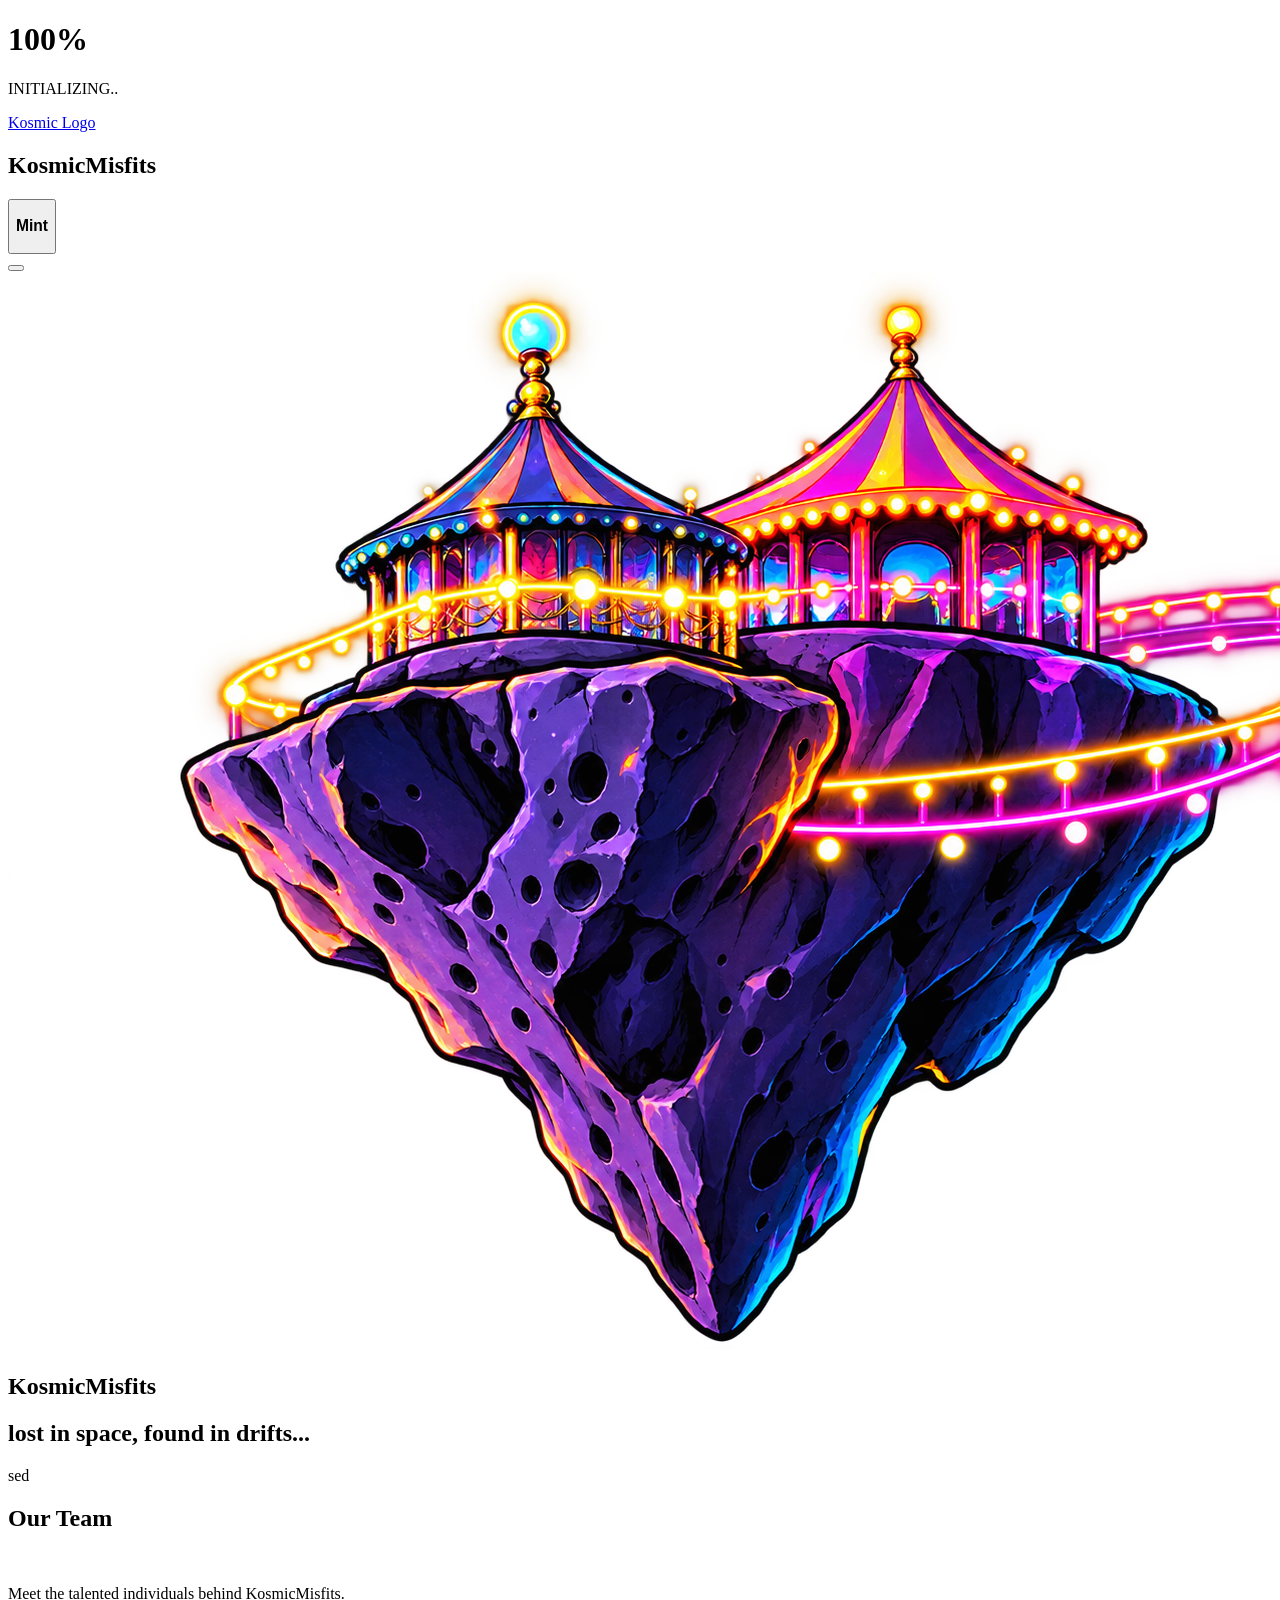
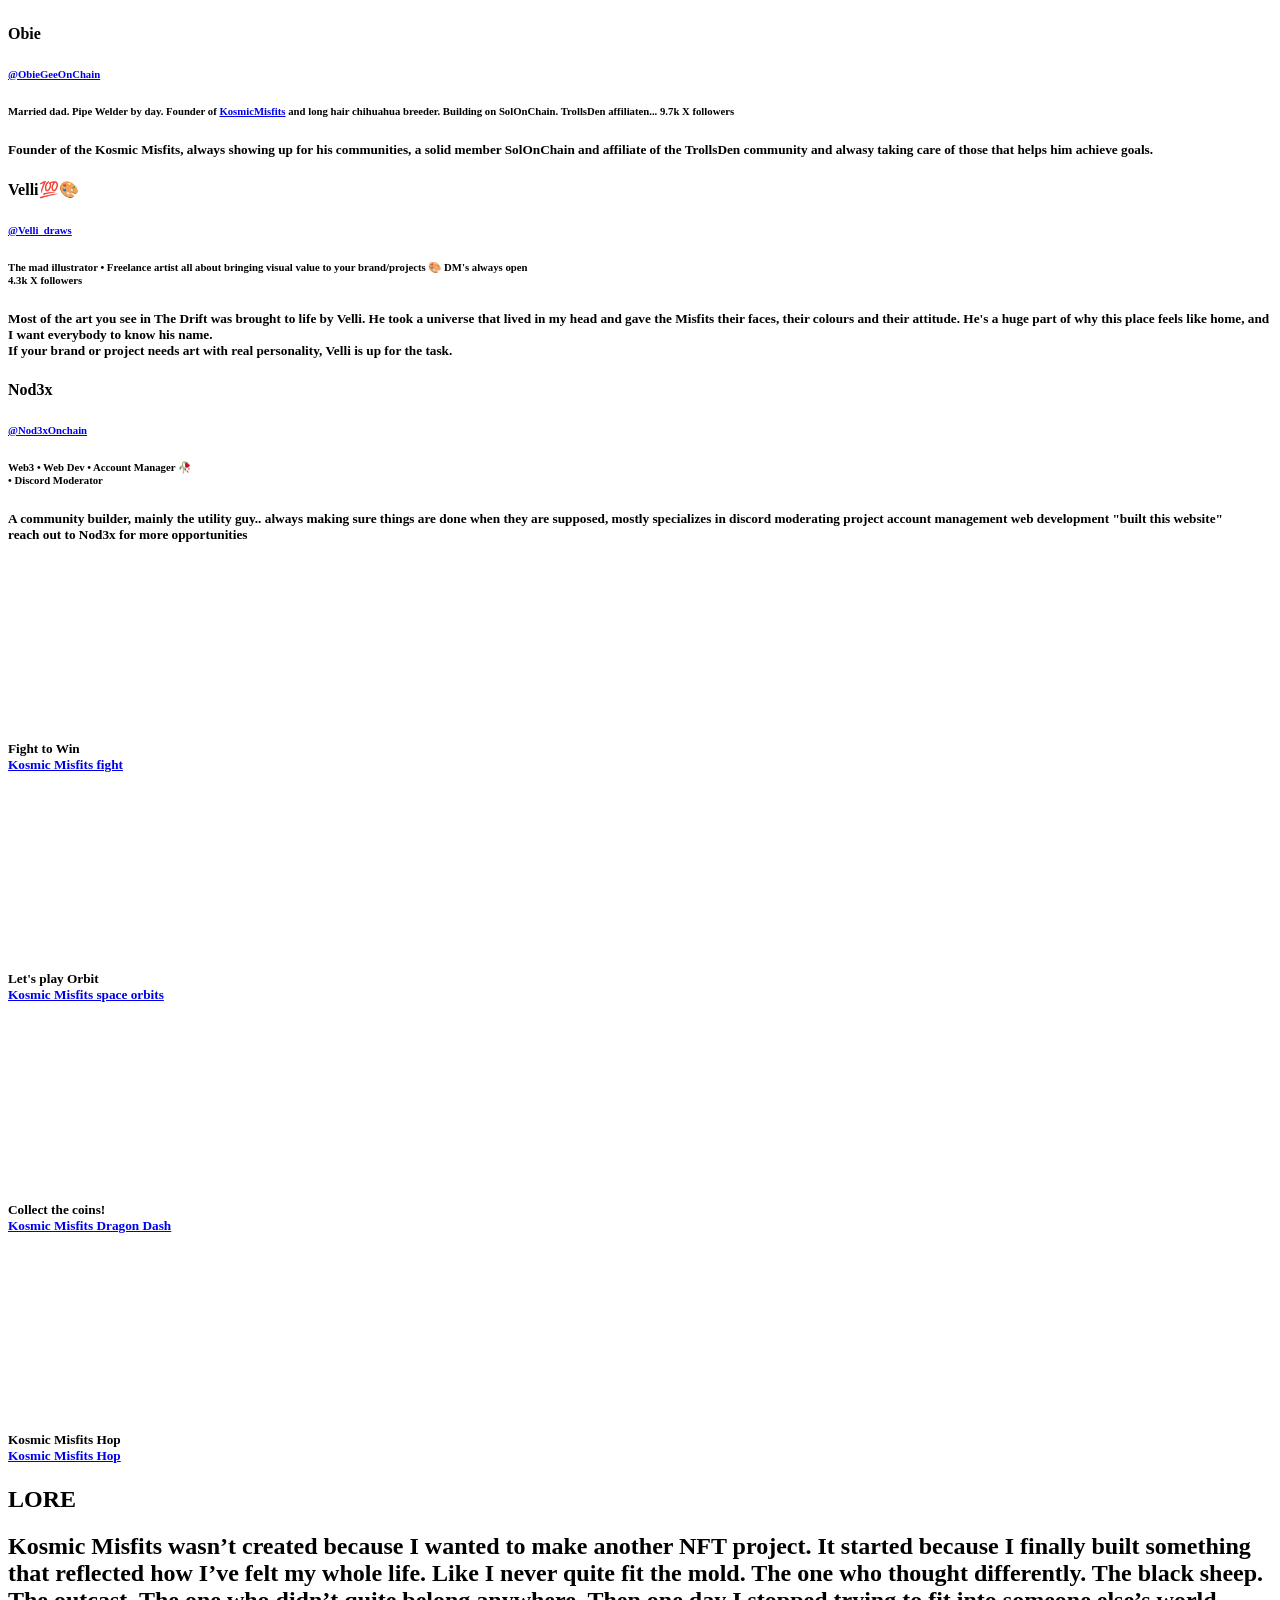
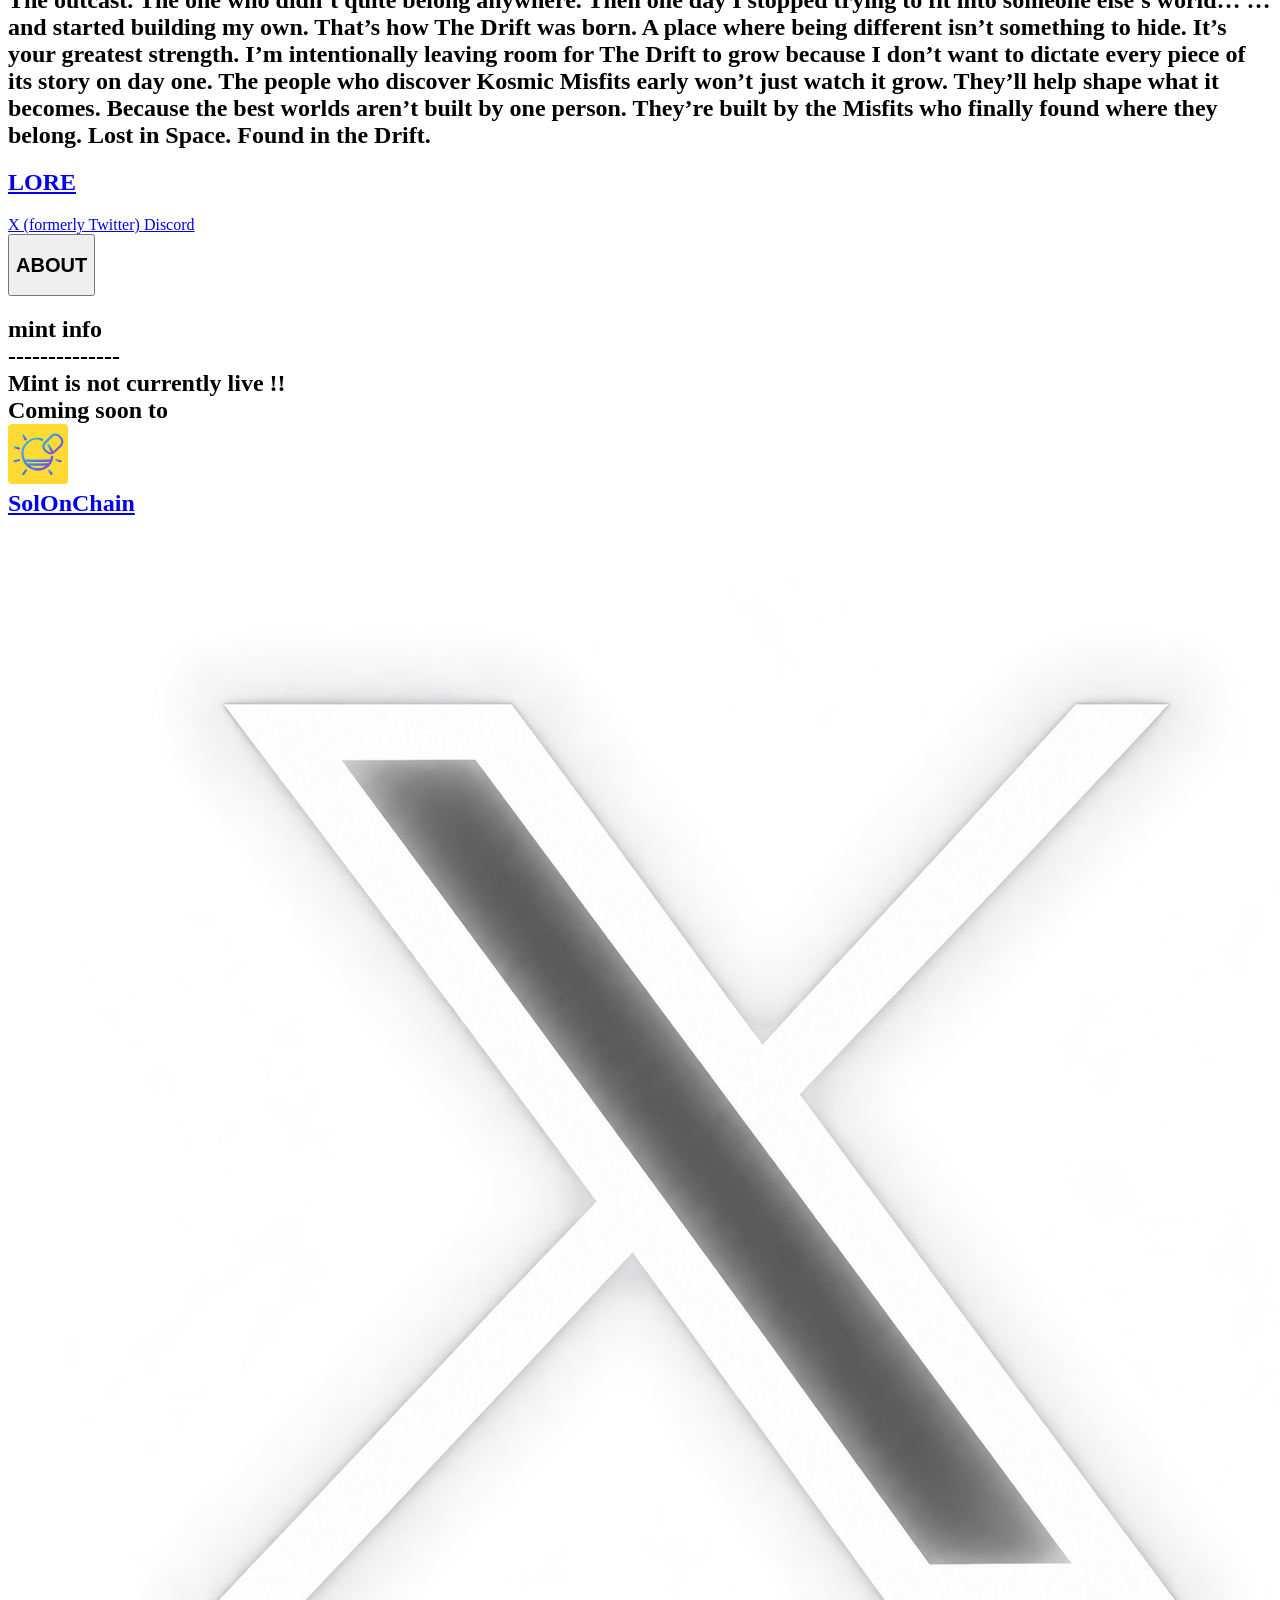
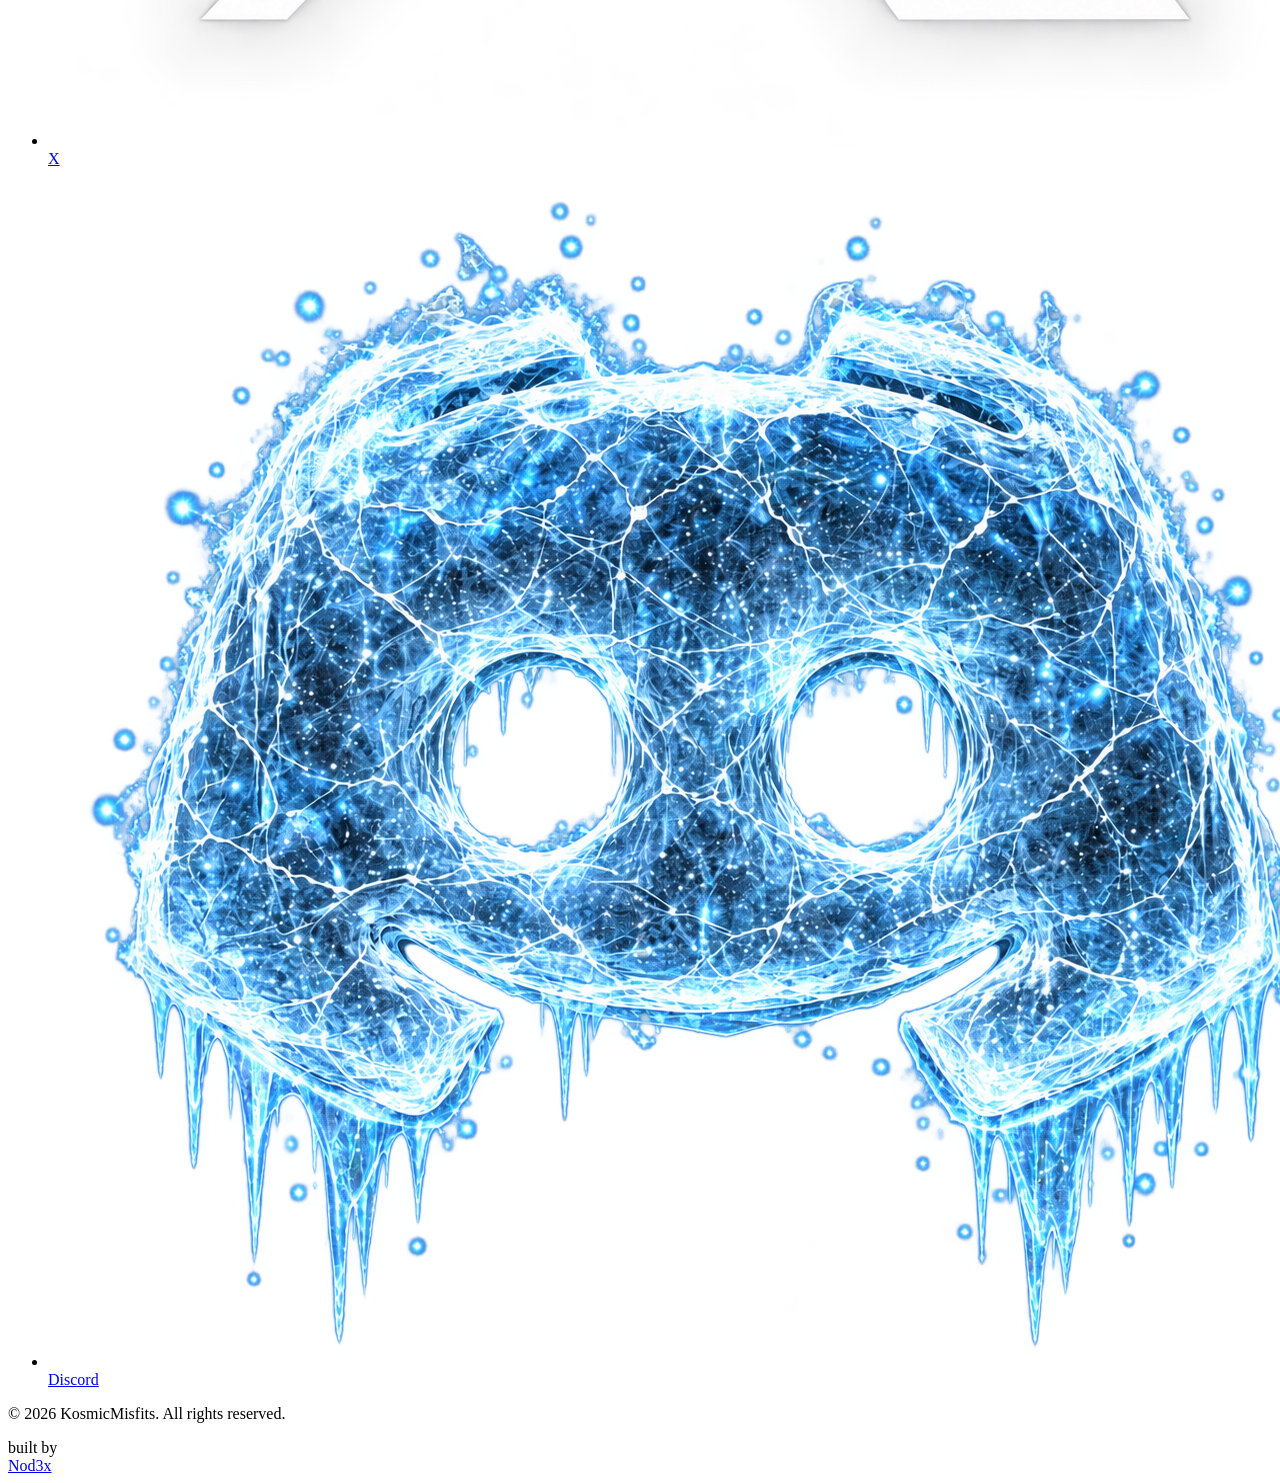
==== index.html @ d34c48b1 "feat: change file names" ====
<!DOCTYPE html>
<html lang="en">
<head>
    <meta charset="UTF-8">
    <meta name="viewport" content="width=device-width, initial-scale=1.0">

    <title>KosmicMisfits | Lost in Space, Found in Drifts</title>

    <meta name="description" content="Enter the Kosmic Misfits universe. Explore the characters, discover the lore, meet the team and experience the ecosystem.">

    <meta name="author" content="Kosmic Misfits">
    <meta name="robots" content="index, follow">
    <meta name="theme-color" content="#0B0F1A">

    <link rel="canonical" href="https://kosmicmisfits.com/">

    <meta property="og:type" content="website">
    <meta property="og:site_name" content="Kosmic Misfits">
    <meta property="og:title" content="KosmicMisfits | Lost in Space, Found in Drifts">
    <meta property="og:description" content="Enter the Kosmic Misfits universe. Explore the characters, discover the lore, meet the team and experience the ecosystem.">
    <meta property="og:url" content="https://Kosmicmisfits.com/">
    <meta property="og:image" content="https://Kosmicmisfits.com/images/KosmicMisfitsDisplayBanner.jpg">
    <meta property="og:image:width" content="1200">
    <meta property="og:image:height" content="630">
    <meta property="og:image:alt" content="Kosmic Misfits official website banner">

    <meta name="twitter:card" content="summary_large_image">
    <meta name="twitter:title" content="KosmicMisfits | Lost in Space, Found in Drifts">
    <meta name="twitter:description" content="Enter the Kosmic Misfits universe. Explore the characters, discover the lore and experience the ecosystem.">
    <meta name="twitter:image" content="https://kosmicmisfits.com/images/KosmicMisfitsDisplayBanner.jpg">

    <link rel="stylesheet" href="style.css">
    <script src="scripts.js" defer></script>
</head>

<body id="body"><div id="preloader">
  <div class="loader-content">
    <h1 id="loadPercentage">0%</h1>
    <div class="loader-bar">
      <div id="loaderProgress"></div>
    </div>
    <p>INITIALIZING..</p>
  </div>
  
</div>
    <div class="background-layer" id="backgroundOne"></div>
    <div class="background-layer" id="backgroundTwo"></div>

<header class="siteheader">
    <section class="left-header">
        <a class="logo" href="Home.html" aria-label="KosmicMisfits home">
            Kosmic Logo
        </a>
        <h1>KosmicMisfits</h1>
    </section>

    <section class="right-header">
        <section class="mintNav">
            <button class="mintButton" 

            id="mintButton"
            type="button"
            aria-label="mint-info"
            aria-controls="mintPanel"
            aria-expanded="false"
            aria-label="MInt link or Info"
            onclick="toggleMint()"
            type="button">
                <span class="mint-bar"></span>
                <h1 class="mint-bars">Mint</h1>
                <span class="mint-barh"></span>
            </button>
        </section>

        <section class="menu">
            <button
                class="Menu"
                id="bars"
                type="button"
                onclick="toggleMenu()"
                aria-label="Toggle navigation menu"
                aria-controls="menuPanel"
                aria-expanded="false">

                <span class="bar"></span>
                <span class="bar"></span>
                <span class="bar"></span>
            </button>
        </section>
    </section>
</header>
<section class="main_body"> 
    <div class="intro_animations">
    <div class="floating_building"> 
        <img src="images/floating_building.png" 
        alt="floating_building" 
        class="floating_image">
    </div></div>
    <div class="main_intro"><h1 class="CW">KosmicMisfits
</h1>
    <h2>lost in space, found in drifts...</h2></div>
</section>
<section class="NFT_display" id="NFT_display">
    <div class="NFT_display1" id="NFT_display1"></div>
    <div class="NFT_display2" id="NFT_display2"></div>
    <div class="NFT_display3" id="NFT_display3"></div>
    <div class="NFT_display4" id="NFT_display4"></div>
    <div class="NFT_display5" id="NFT_display5"></div>
    <div class="NFT_display6" id="NFT_display6"></div>
    <div class="NFT_display7" id="NFT_display7"></div>sed 
</section>
<section class="team">
     <h2>Our Team</h2></br>
        <p>Meet the talented individuals behind KosmicMisfits.</p>
<section class="Team">
    <section class="teamhighlight" id="project">
    
        <div class="overhead">
            <div class="teamhighlight-content-header" id="teamBanner">
        </div>
        <div class="ring" ><div class="pfp"></div></div>
        </div>
            <h1 id="teamName">
            Obie
        </h1>
        <a href="https://x.com/ObieGeeOnChain?s=11"><h6 id="teamUsername">@ObieGeeOnChain</a>
            <h6>Married dad. Pipe Welder by day. Founder of <a href="https://x.com/KosmicMisfits?s=11">KosmicMisfits</a> and long hair chihuahua breeder. Building on SolOnChain. TrollsDen affiliaten... 9.7k X followers</h6>
            <p>
                <h5>
                    Founder of the Kosmic Misfits, always showing up for his communities, a solid member SolOnChain and affiliate of the TrollsDen community and alwasy taking care of those that helps him achieve goals.
                </h5></p>
        <div id="users"></div>
</section>
<section class="teamhighlight" id="project">
    <div class="overhead">
            <div class="teamhighlight-content-header" id="teamBanner">
        </div>
        <div class="ring" ><div class="pfp"></div></div>
        </div>
        <h1 id="teamName">
            Velli💯🎨
            </h1>
            <a href="https://x.com/velli_draws?s=11"><h6 id="teamUsername">@Velli_draws</a>
            <h6>The mad illustrator • Freelance artist all about bringing visual value to your brand/projects 🎨 DM's always open </br> 4.3k X followers</h6>
            <p><h5>Most of the art you see in The Drift was brought to life by Velli.
                 He took a universe that lived in my head and gave the Misfits their faces,
                  their colours and their attitude. He's a huge part of why this place feels like home,
                   and I want everybody to know his name. </br>If your brand or project needs art with real personality,
                    Velli is up for the task.</h5></p>
            <div id="users"></div>
        
</section>
<section class="teamhighlight" id="project">
    <div class="overhead">
            <div class="teamhighlight-content-header" id="teamBanner">
        </div>
        <div class="ring" ><div class="pfp"></div></div>
        </div>
        <h1 id="teamName">
            Nod3x
        </h1>
        <a href="https://x.com/Nod3xOnChain?s=11"><h6 id="teamUsername">@Nod3xOnchain</a>
        <h6>Web3 • Web Dev • Account Manager 🥀 </br>• Discord Moderator</h6>
        <p>
            <h5>
                A community builder, mainly the utility guy.. always making sure things are done when they are supposed, mostly specializes in discord moderating project account management web development "built this website" <br>
                reach out to Nod3x for more opportunities 
            </h5>
        </p>
</section>
</section>
</section>

<section class="team">

    <div class="profile-container">

        <div class="rotatingRIng"></div>

        <div class="pfp"></div>

    </div>

    <section class="lower">
        <div class="topCharacters">
    <div class="game-profile-display">
        <video class="video-display" autoplay muted loop playsinline>
            <source src="/images/fight-game.mp4" type="video/mp4">
        </video>
    </div>

    <h5>
        Fight to Win<br>
        <a href="https://proud-thistle-xn2c.here.now" target="_blank" rel="noopener noreferrer">
            Kosmic Misfits fight
        </a>
    </h5>
</div>
        <div class="topCharacters">
            <div class="game-profile-display">
                <video class="video-display" autoplay muted loop playsinline>
            <source src="/images/orbit.mp4" type="video/mp4">
        </video>
            </div>
            <h5>
                Let's play Orbit<br>
        <a href="https://centered-fjord-t3k7.here.now/" target="_blank" rel="noopener noreferrer">
            Kosmic Misfits space orbits
        </a>
            </h5>
        </div>
        
        <div class="topCharacters">
            <div class="game-profile-display">
                <video class="video-display" autoplay muted loop playsinline>
                    <source src="/images/Dragon_dash.mp4" type="video/mp4">
                </video>
            </div>
            <h5>
                Collect the coins!<br>
        <a href="https://patient-finch-bza4.here.now/" target="_blank" rel="noopener noreferrer">
            Kosmic Misfits Dragon Dash
        </a>
    </h5></div>
        <div class="topCharacters">
            <div class="game-profile-display">
                <video class="video-display" autoplay muted loop playsinline>
                    <source src="/images/KosmicHop.mp4" type="video/mp4">
                </video>
            </div><h5>Kosmic Misfits Hop<br>
            <a href="https://zingy-koan-628z.here.now/" target="_blank" rel="noopener noreferrer">
                Kosmic Misfits Hop
            </a>
        </h5></div>
    </section>

</section>
<section
    class="loreInfo"
    id="loreInfo"
    aria-label="Project lore"
    aria-hidden="true">
    <!--div class="loreInfo_header"><button
            class="nav"
            id="loreButton"
            type="button"
            onclick="infoDisplay()"
            aria-controls="loreInfo"
            aria-expanded="false">
            
            <span class="plus" aria-hidden="true"></span>
            <span class="pluss"></span>
        </button></div-->
        <h2 class="menuItems">LORE</h2>
    <h1 class="write-up">Kosmic Misfits wasn’t created because I wanted to make another NFT project.

It started because I finally built something that reflected how I’ve felt my whole life.

Like I never quite fit the mold.

The one who thought differently.
The black sheep.
The outcast.
The one who didn’t quite belong anywhere.

Then one day I stopped trying to fit into someone else’s world…

…and started building my own.

That’s how The Drift was born.

A place where being different isn’t something to hide.
It’s your greatest strength.

I’m intentionally leaving room for The Drift to grow because I don’t want to dictate every piece of its story on day one.

The people who discover Kosmic Misfits early won’t just watch it grow.

They’ll help shape what it becomes.

Because the best worlds aren’t built by one person.

They’re built by the Misfits who finally found where they belong.

Lost in Space. Found in the Drift.</h1>
</section>
<section class="menupanel" id="menuPanel" aria-label="Main navigation">

    <!--<div class="button-shelve">

        <div class="menu-options">
            <button
                class="nav"
                id="loreButton"
                type="button"
                onclick="infoDisplay()"
                aria-controls="loreInfo"
                aria-expanded="false">

                <span class="plus" aria-hidden="true"></span>
            </button>

            
        </div>

        <div class="menu-options">
            <button class="nav" id="aboutButton" type="button">
                <span class="plus" aria-hidden="true"></span>
            </button>
        </div>

        <div class="menu-options">
            <button class="nav" id="contactButton" type="button">
                <span class="plus" aria-hidden="true"></span>
            </button>
        </div>

    </div>-->
    <div class="button-labels">
        <a href="#loreInfo" class="JJJ">
    <h2>LORE</h2>
</a>
                <section class="jjj">
                    <a class="X" 
                        href="https://x.com/KosmicMisfits"
                        target="_blank"
                        rel="noopener noreferrer">
                        X (formerly Twitter)
                    </a>
                    
                    <a class="Discord" 
                    href="https://discord.gg/RdksUdJYy" 
                    target="_blank" 
                    rel="noopener noreferrer">
                    Discord
                </a>
        </section>
         <button
                class="JJJ"
                id="loreButton"
                type="button"
                onclick="aboutsection()"
                aria-controls="loreInfo"
                aria-expanded="false">
                <h2>ABOUT</h2>
            </button>  
    </div>
    <!--<div class="toggle-off">
        <button
        class="Menu active menu-close"
        id="closeMenu"
        type="button"
        onclick="toggleMenu()"
        aria-label="Close navigation menu">

        <span class="bar"></span>
        <span class="bar"></span>
        <span class="bar"></span>
    </button>
    </div>-->
</section>
<section class="mintPanel" id="mintPanel">
    <h1>mint info<br> --------------<br>
        Mint is not currently live !!<br>
        
        Coming soon to<br>
        <a href="https://solonchain.io/" target="_blank" rel="noopener noreferrer" aria-label="SolOnChain">

    <svg width="60" height="60" viewBox="0 0 400 400" xmlns="http://www.w3.org/2000/svg">

        <defs>
            <linearGradient id="solGradient" x1="0%" y1="0%" x2="100%" y2="100%">
                <stop offset="0%" stop-color="#35C5E9"/>
                <stop offset="48%" stop-color="#477DEB"/>
                <stop offset="100%" stop-color="#873BE5"/>
            </linearGradient>
        </defs>

        <rect width="400" height="400" rx="25" fill="#FFDA32"/>

        <g fill="none"
           stroke="url(#solGradient)"
           stroke-width="15"
           stroke-linecap="round"
           stroke-linejoin="round">

            <!-- Sun rays -->
<path d="M196 45 V78"/>
<path d="M101 77 L117 102"/>
<path d="M45 155 L72 163"/>
<path d="M44 248 L73 240"/>
<path d="M101 333 L119 310"/>
<path d="M196 329 V363"/>
<path d="M290 333 L274 310"/>
<path d="M350 248 L322 239"/>

            <!-- Main bulb outline -->
            <path d="
                M228 105
                C193 89 153 100 126 127
                C101 152 91 183 99 218
                C106 252 126 278 157 293
                C183 306 215 306 240 295
                C272 281 291 254 294 219
            "/>

            <!-- Chain link -->
            <path d="
                M247 126
                L287 84
                C305 65 330 68 349 88
                C369 108 365 132 347 150
                L309 185
                C291 202 265 194 247 175
                C230 157 230 143 247 126
            "/>

            <!-- Inner chain connection -->
            <path d="M269 140 L292 180"/>

            <!-- First chord -->
<path d="
    M111 235
    Q200 239 289 235
    L279 251
    Q200 255 121 251
    Z
" fill="url(#solGradient)" stroke="none"/>

<!-- Second chord -->
<path d="
    M124 260
    Q200 264 276 260
    L265 276
    Q200 280 135 276
    Z
" fill="url(#solGradient)" stroke="none"/>

<!-- Third curved chord -->
<path d="
    M151 285
    Q200 302 249 285
    Q226 307 200 307
    Q174 307 151 285
    Z
" fill="url(#solGradient)" stroke="none"/>

        </g>

    </svg><br>
    SolOnChain

</a>
    </h1>
</section>
<section class="footer">
    <ul>
        <li>
    <a class="X_" href="https://x.com/KosmicMisfits" target="_blank" rel="noopener noreferrer" aria-label="X">
        <img src="images/X.png" alt="X">
        <span>X</span>
    </a>
</li>

<li>
    <a class="Discord_" href="https://discord.gg/RdksUdJYy" target="_blank" rel="noopener noreferrer" aria-label="Discord">
        <img src="images/Discord.png" alt="Discord">
        <span>Discord</span>
    </a>
</li>
    </ul>
    <p>© 2026 KosmicMisfits. All rights reserved.</p>
    built by <div class="pfp"></div><a href="https://x.com/Nod3xOnChain?s=11" target="_blank" rel="noopener noreferrer">Nod3x</a> 
</section>
</body>
</html>
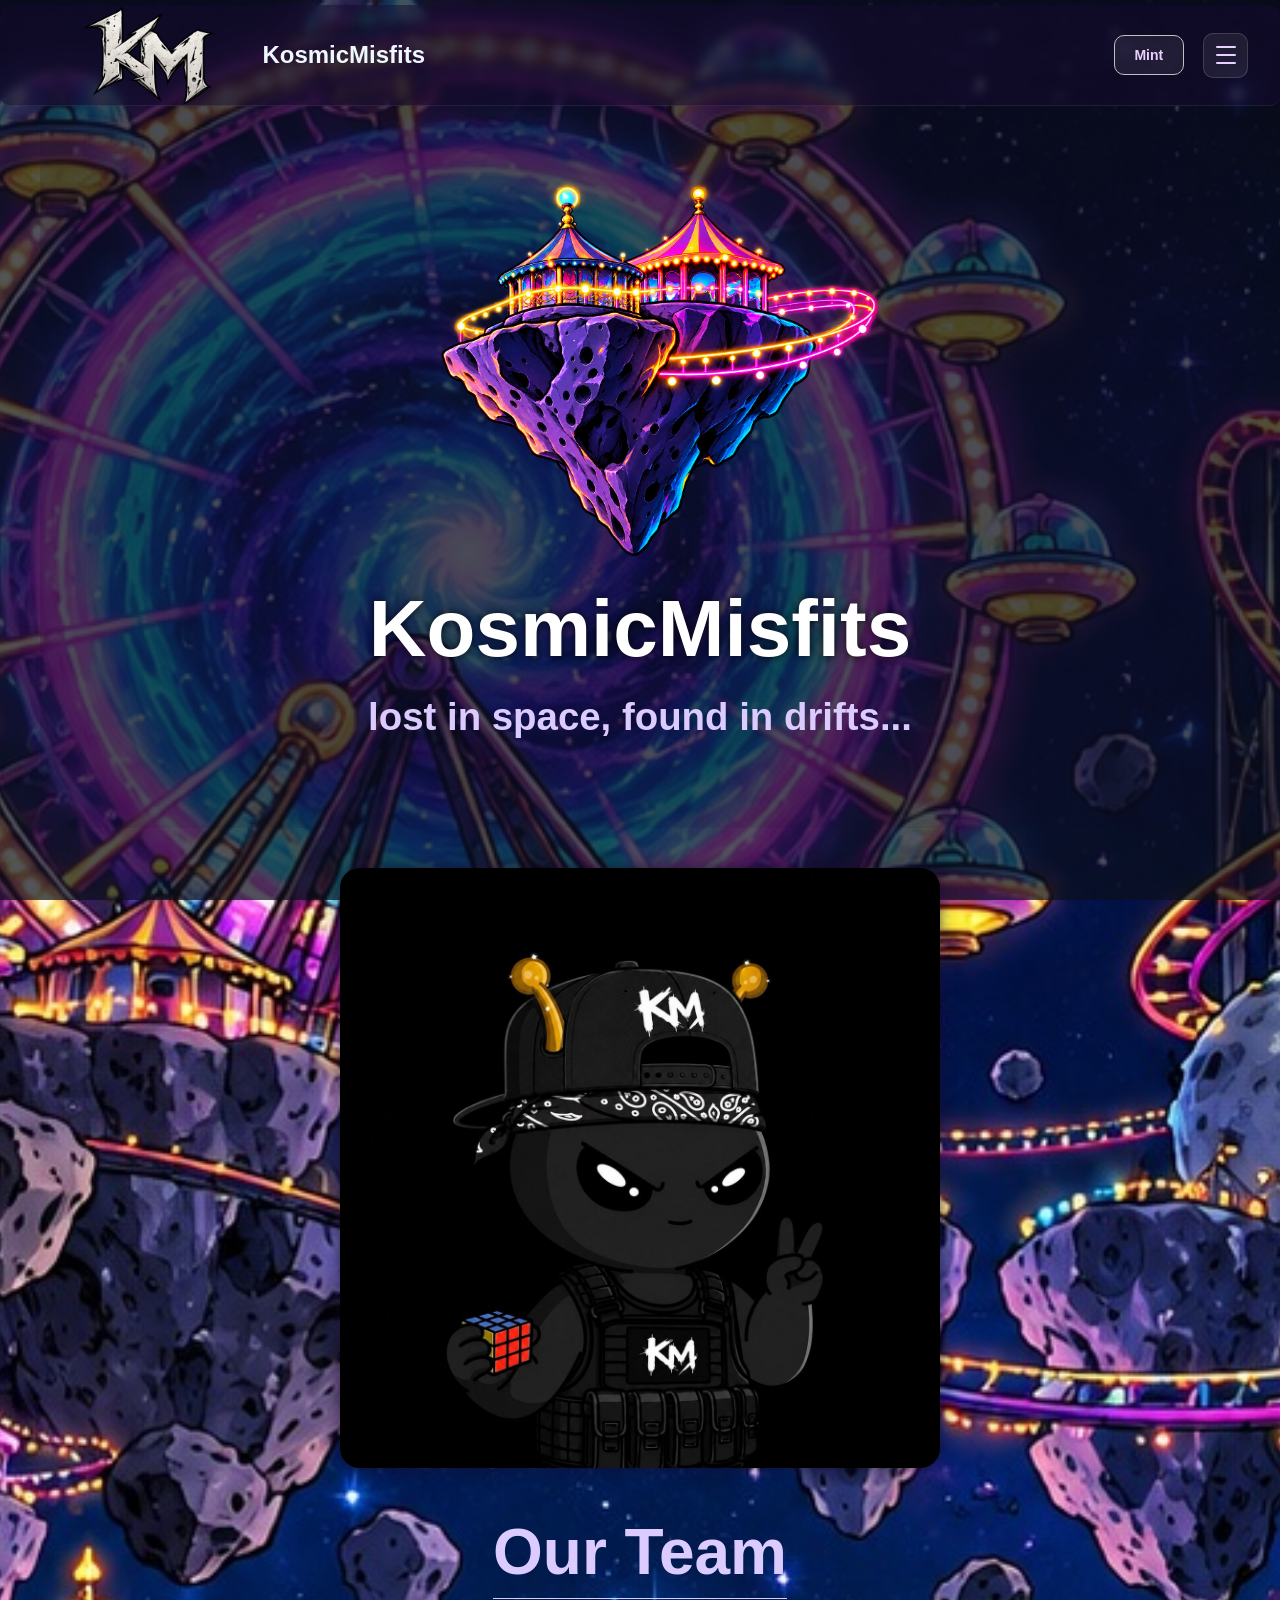
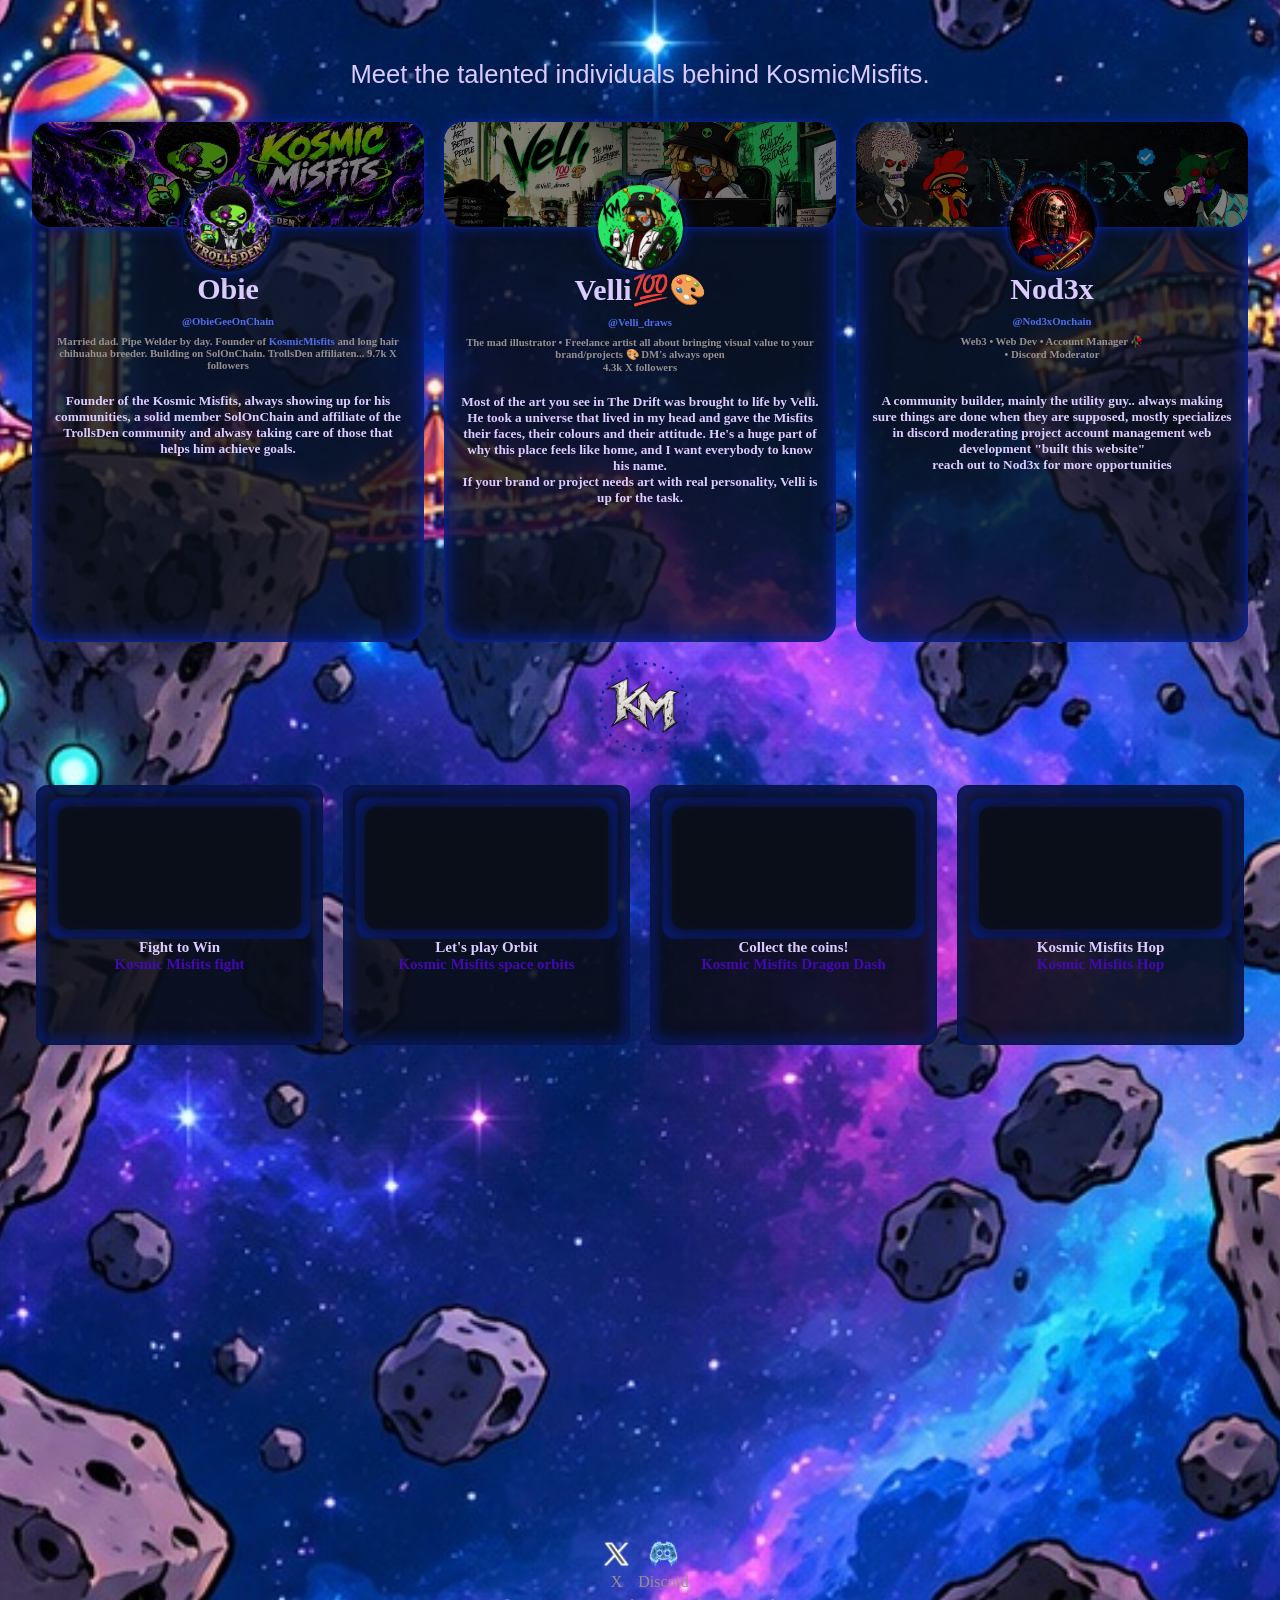
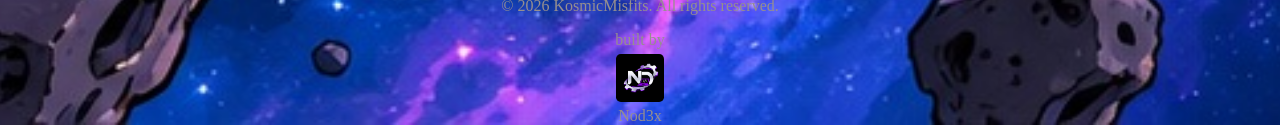
==== commit fc4226df: "chore: change scripts.js to script.js" ====
--- a/index.html
+++ b/index.html
@@ -30,7 +30,7 @@
     <meta name="twitter:image" content="https://kosmicmisfits.com/images/KosmicMisfitsDisplayBanner.jpg">
 
     <link rel="stylesheet" href="style.css">
-    <script src="scripts.js" defer></script>
+    <script src="script.js" defer></script>
 </head>
 
 <body id="body"><div id="preloader">
@@ -48,7 +48,7 @@
 
 <header class="siteheader">
     <section class="left-header">
-        <a class="logo" href="Home.html" aria-label="KosmicMisfits home">
+        <a class="logo" href="index.html" aria-label="KosmicMisfits home">
             Kosmic Logo
         </a>
         <h1>KosmicMisfits</h1>
--- a/style.css
+++ b/style.css
@@ -0,0 +1,1763 @@
+* {
+  box-sizing: border-box;
+}
+
+body {
+  position: relative;
+  margin: 0;
+  padding: 0;
+  justify-content: center;
+  min-height: 100vw;
+  min-height: 60vh;
+  background: rgb(11,32,87);
+  overflow-y:auto;
+  overflow-x: hidden;
+  background-image: url(images/background.png);
+  background-repeat: no-repeat;
+  background-position:center;
+  background-size: cover;
+}
+body::before {
+  content: "";
+  position: fixed;
+  inset: 0;
+  background-color: rgba(11, 15, 26, 0.7);
+  pointer-events: none;
+  z-index: -1;
+}
+#preloader{
+  position: fixed;
+  height: 100%;
+  width: 100vw;
+  background-color: rgb(6, 20, 55);
+  z-index: 99999;
+  display: flex;
+  justify-content: center;
+  align-items: center;
+  transition: opacity 0.6s ease, visibility 0.6s ease;
+}
+.background-layer {
+  position: fixed;
+  inset: 0;
+  z-index: -1;
+
+  background-size: cover;
+  background-position: center;
+  background-repeat: no-repeat;
+
+  opacity: 1;
+  transition: opacity 1s ease-in-out;
+  pointer-events: none;
+}
+.loader-content {
+  width: min(300px, 80%);
+  text-align: center;
+  color: #DCCBFF;
+  border-radius: 20px;
+  border-color: #e8d0ff;
+  animation: bloat 5s ease-in-out infinite;
+}
+.slide {
+  position: absolute;
+  top: -50%;
+  left: -50%;
+  height: 200%;
+  width: 40%;
+  background: linear-gradient(
+    90deg,
+    transparent,
+    rgba(255, 255, 255, 0.12),
+    transparent
+  );
+  transform: rotate(15deg);
+  animation: slide 4s ease-in-out infinite;
+  pointer-events: none;
+}
+@keyframes slide {
+  0% {
+    left: -70%;
+  }
+
+  100% {
+    left: 150%;
+  }
+}
+#loadPercentage {
+  font-size: 40px;
+  margin-bottom: 15px;
+}
+#loaderProgress {
+  width: 0%;
+  height: 100%;
+  background: linear-gradient(
+    90deg,
+    #5427A8,
+    #00D9FF
+  );
+  border-radius: 10px;
+  transition: width 0.2s ease;
+}
+.loader-bar{
+  justify-self: center;
+  height: 30px;
+  width: 40%;
+  background-color: #4209b3;
+  border-radius: 10px;
+}
+.loader-content p {
+  font-size: 11px;
+  letter-spacing: 3px;
+  margin-top: 15px;
+}
+
+#preloader.hide {
+  opacity: 0;
+  visibility: hidden;
+  pointer-events: none;
+}
+
+body.loading {
+  overflow: hidden;
+}
+body.loading .siteheader {
+  visibility: hidden;
+}
+@keyframes bloat {
+  0%, 100%{
+    transform:  scale(1)
+  }
+  50%{
+    transform:  scale(1.08)
+  }
+}
+
+.siteheader {
+  display: flex;
+  justify-content: center;
+  align-items: center;
+  position: fixed;
+  top: 5px;
+  left: 0;
+  width: 100%;
+  z-index: 1000;
+  min-height: 100px;
+  border-radius: 10px;
+  margin: 0;
+  padding: 0;
+  background-color: rgba(23, 11, 48, 0.5);
+  border-bottom: 1px solid rgba(192, 192, 192, 0.1);
+  backdrop-filter: blur(5px);
+  -webkit-backdrop-filter: blur(5px);
+}
+
+.left-header {
+  display: flex;
+  justify-content: start;
+  align-items: center;
+  width: 50%;
+  margin: 0;
+  padding: 0;
+  color: aliceblue;
+  font-family: "Orbitron", sans-serif;
+}
+
+.left-header h1 {
+  margin: 0;
+  font-size: 24px;
+}
+
+.right-header {
+  display: flex;
+  justify-content: flex-end;
+  align-items: center;
+  width: 50%;
+  min-height: 100px;
+  margin: 0;
+  padding: 0;
+}
+
+.logo {
+  display: block;
+  flex-shrink: 0;
+  width: 250px;
+  height: 100px;
+  margin: 0;
+  padding: 0;
+  background-image: url("images/KosmicMisfits.png");
+  background-position: center;
+  background-size: contain;
+  background-repeat: no-repeat;
+  text-indent: -9999px;
+}
+
+
+
+.mintNav {
+  margin: 25px;
+  display: flex;
+  justify-content: center;
+  align-items: center;
+}
+.mintButton {
+  display: flex;
+  flex-direction: column;
+  justify-content: center;
+  align-items: center;
+  width: 70px;
+  gap: 2px;
+  height: 40px;
+  margin-left: 50px;
+  padding: 0;
+
+  border: 1px solid silver;
+  border-radius: 10px;
+  background-color: rgba(192, 192, 192, 0.1);
+  color: transparent;
+  cursor: pointer;
+  transition: background-color 0.3s ease;
+}
+.mint-bars {
+  text-align: center;
+  margin: 0;
+  opacity: 1;
+  font-size: 14px;
+  color: #e8d0ff;
+  transition:
+    transform 0.3s ease,
+    opacity 0.3s ease;
+}
+.mint-bar, .mint-barh {
+  display: block;
+  flex-shrink: 0;
+  opacity: 0;
+  height: 3px;
+  width: 30%;
+  gap: 5px;
+  background-color: #e8d0ff;
+  border-radius: 3px;
+  transform-origin: center;
+  transition:
+    transform 0.3s ease,
+    opacity 0.3s ease;
+}
+#mintButton.active .mint-bars {
+  opacity: 0;
+}
+#mintButton.active .mint-bar {
+  opacity: 1;
+  transform: translateY(11.7px) rotate(45deg) ;
+}
+#mintButton.active .mint-barh {
+  opacity: 1;
+  transform: translateY(-11.7px) rotate(-45deg);
+}
+.mintButton:hover {
+  background-color: rgba(192, 192, 192, 0.2);
+}
+
+.mintButton span {
+  font-family: inherit;
+}
+.mintPanel {
+  display: flex;
+  flex-direction: column;
+  justify-content: center;
+  align-items: center;
+  gap: 25px;
+  position: fixed;
+  top: 115px;
+  right: 3%;
+  width: 300px;
+  max-height: 75vh;
+  padding: 20px;
+  background-attachment: local;
+  background-color: rgba(23, 11, 48, 0.8);
+  border-radius: 10px;
+  border: 1px solid aliceblue;
+  color: aliceblue;
+  text-align: center;
+  backdrop-filter: blur(5px);
+  -webkit-backdrop-filter: blur(3px);
+  opacity: 0;
+  visibility: hidden;
+  pointer-events: none;
+  transform: translateX(100%) translateY(20%);
+  font-size: small;
+  transition:
+    transform 0.3s ease,
+    opacity 0.3s ease,
+    visibility 0.3s linear 0.3s;
+}
+.mintPanel a {
+  color: yellow;
+  text-decoration: none;
+
+}
+#mintPanel.active {
+  opacity: 1;
+  visibility: visible;
+  pointer-events: auto;
+  transform: translateX(0);
+  transform: translateY(40px);
+  transition:
+    transform 0.3s ease,
+    opacity 0.3s ease,
+    visibility 0.5s;
+}
+
+
+.menu {
+  display: flex;
+  justify-content: center;
+  align-items: center;
+}
+
+.Menu {
+  display: flex;
+  flex-direction: column;
+  justify-content: center;
+  align-items: center;
+  gap: 6px;
+  width: 45px;
+  height: 45px;
+  margin-right: 35px;
+  padding: 5px;
+  border: 1px solid rgba(192, 192, 192, 0.2);
+  border-radius: 10px;
+  background-color: rgba(192, 192, 192, 0.1);
+  cursor: pointer;
+}
+
+.bar {
+  display: block;
+  flex-shrink: 0;
+  width: 20px;
+  height: 2px;
+  border-radius: 3px;
+  background-color: #e8d0ff;
+  transform-origin: center;
+  transition:
+    transform 0.3s ease,
+    opacity 0.3s ease;
+}
+
+#bars.active .bar:nth-child(1) {
+  transform: translateY(8px) rotate(45deg);
+}
+
+#bars.active .bar:nth-child(2) {
+  opacity: 0;
+}
+
+#bars.active .bar:nth-child(3) {
+  transform: translateY(-8px) rotate(-45deg);
+}
+
+
+
+.menupanel {
+  display: flex;
+  flex-direction: row;
+  justify-content: center;
+  align-items: center;
+  gap: 15px;
+
+  position: fixed;
+  top: 100px;
+  right: 3%;
+
+  width: 300px;
+  max-height: 75vh;
+  overflow-y: auto;
+  padding: 20px;
+
+  background-color: rgba(23, 11, 48, 0.8);
+  border-radius: 10px;
+  border: 1px solid aliceblue;
+  color: aliceblue;
+
+  backdrop-filter: blur(5px);
+  -webkit-backdrop-filter: blur(5px);
+
+  opacity: 0;
+  visibility: hidden;
+  pointer-events: none;
+  transform: translateX(calc(100% + 20px)) translateY(50%);
+
+  transition:
+    transform 0.3s ease,
+    opacity 0.3s ease,
+    visibility 0.3s linear 0.9s;
+}
+
+#menuPanel.active {
+  opacity: 1;
+  visibility: visible;
+  pointer-events: auto;
+  transform: translateX(0);
+  transform: translateY(40px);
+  transition:
+    transform 0.3s ease,
+    opacity 0.3s ease,
+    visibility 0.3s;
+}
+
+.menupanel > h1 {
+  margin: 0;
+  font-size: 20px;
+  line-height: 1.5;
+  text-align: center;
+}
+
+.button-shelve {
+  display: flex;
+  flex-direction: column;
+  align-items: center;
+  gap: 15px;
+  width: 20%;
+  height: 200px;
+  padding: 5px;
+  border: 1px solid rgba(192, 192, 192, 0.2);
+  border-radius: 10px;
+  background-color: rgba(192, 192, 192, 0.1);
+  cursor: pointer;
+}
+.button-labels {
+  display: flex;
+  flex-direction: column;
+  justify-content: center;
+  align-items: center;
+  gap: 15px;
+  padding: 5px;
+  border: 1px solid rgba(192, 192, 192, 0.2);
+  border-radius: 10px;
+  background-color: rgba(192, 192, 192, 0);
+  cursor: pointer;
+  height: 100%;
+  width: 100%;
+}
+.toggle-off {
+  display: flex;
+  flex-direction: column;
+  background-color: transparent;
+  height: 200px;
+  width: 70px;
+}
+
+
+.menu-options {
+  display: flex;
+  flex-direction: column;
+
+  margin-right: 0;
+  justify-content: center;
+  align-items: center;
+  padding: 0;
+  gap: 10px;
+  width: 50px;
+}
+
+
+
+.nav {
+  display: flex;
+  flex-direction: row;
+  justify-content: center;
+  align-items: center;
+  gap: 15px;
+
+  width: 50px;
+  height: 50px;
+  margin: 0;
+  padding: 0;
+
+  background-color: rgba(192, 192, 192, 0.1);
+  border: 1px solid rgba(192, 192, 192, 0.2);
+  border-radius: 10px;
+
+  color: #e8d0ff;
+  font-family: inherit;
+  text-align: left;
+  cursor: pointer;
+
+  transition:
+    background-color 0.3s ease,
+    border-color 0.3s ease;
+}
+
+.nav:hover,
+.nav.active {
+  background-color: rgba(192, 192, 192, 0.2);
+  border-color: rgba(232, 208, 255, 0.5);
+  height: 55px;
+  width: 55px;
+}
+.JJJ,
+.jjj {
+  display: flex;
+  flex-direction: row;
+  justify-content: center;
+  align-items: center;
+  gap: 15px;
+  border: solid;
+  max-height: 50px;
+  width: 100%;
+  min-height: 50px;
+  margin: 0;
+  padding: 0;
+  padding: 10px 15px;
+  border: 1px solid rgba(192, 192, 192, 0.2);
+  background-color: rgba(192, 192, 192, 0);
+  border-radius: 10px;
+  text-decoration: none;
+  color: #e8d0ff;
+  font-family: inherit;
+  text-align: left;
+  cursor: pointer;
+
+  transition:
+    background-color 0.3s ease,
+    border-color 0.3s ease;
+}
+
+.JJJ:hover,
+.JJJ.active,.jjj:hover {
+  background-color: rgba(192, 192, 192, 0.2);
+  border-color: rgba(232, 208, 255, 0.5);
+  max-width: 110%;
+  max-height: 60px;
+}
+.jjj {
+  justify-content: space-between;
+  gap: 5px;
+}
+.X,
+.Discord {
+  display: flex;
+  justify-content: center;
+  align-items: center;
+  text-align: center;
+  height: 45px;
+  width: 45%;
+  padding: 0;
+  margin: 0;
+  text-indent: -999px;
+  background-size: contain;
+  background-repeat: no-repeat;
+  background-position: center;
+}
+.X {
+  background-image: url(images/X.png);
+}
+.Discord {
+  background-image: url(images/Discord.png);
+}
+.X:hover,
+.Discord:hover {
+  border-color: rgba(232, 208, 255, 0.5);
+  width: 50%;
+  height: 50px;
+}
+.menuItems {
+  display: flex;
+  flex-direction: row;
+  justify-content: center;
+  align-items: center;
+  gap: 15px;
+  height: 50px;
+  width: 100%;
+  margin: 0;
+  background-color: rgba(192, 192, 192, 0);
+  border: 1px solid rgba(192, 192, 192, 0.2);
+  border-radius: 10px;
+
+  color: #e8d0ff;
+  font-family: "Orbitron", sans-serif;
+  font-size: 16px;
+  text-align: center;
+}
+
+
+
+.plus {
+  position: relative;
+  display: inline-block;
+  flex-shrink: 0;
+  width: 20px;
+  height: 2px;
+  background-color: red;
+  transform: translateX(17px) translateY(0px) rotate(-45deg)  ;
+  padding: 0;
+  margin: 0;
+}
+.pluss {
+  position: relative;
+  display: inline-block;
+  flex-shrink: 0;
+  width: 20px;
+  padding: 0;
+  margin: 0;
+  height: 2px;
+  background-color: red;
+  transform: translateX(-17px) translateY(0px) rotate(45deg)  ;
+}
+
+
+
+.loreInfo {
+  display: flex;
+  flex-direction: column;
+  align-items: center;
+  text-align: center;
+  
+  width: 80%;
+  height: auto;
+  align-self: center;
+  justify-self: center;
+  
+  margin: auto;
+  color: azure;
+  border-radius: 12px;
+  border: none;
+  background-color: rgba(11, 15, 26, 0.5);
+
+  backdrop-filter: blur(7px);
+  -webkit-backdrop-filter: blur(5px);
+  opacity: 1;
+  visibility:visible;
+  pointer-events: none;
+  z-index: -2px;
+  overflow-y: hidden; 
+   box-shadow:
+        inset 0 0 5px rgba(11, 15, 26, 0.9),
+        inset 0 0 15px rgba(11, 39, 168, 1),
+        inset 0 0 30px rgba(11, 39, 168, 1),
+        0 0 5px rgba(11, 15, 26, 0.9),
+        0 0 30px rgba(11, 39, 168, 0.7);
+        transform: translateY(50px);
+  transition:
+    transform 1s ease,
+    opacity 1s ease,
+    visibility 1s linear 0.3s;
+}
+.loreInfo .menuItems{
+  border-top: 0;
+  border-left: 0;
+  border-right: 0;
+  
+  border-radius: 0;
+  font-size: 30px;
+  width: auto;  
+}
+.loreInfo_header {
+  display: flex; 
+  flex-direction: row-reverse;
+  justify-content: center;
+  align-items: center;
+  background-color: transparent;
+  width: auto;
+  top: 0;
+}
+
+
+.loreInfo h1 {
+  margin-top: 0;
+  font-size: 22px;
+  line-height: auto;
+  padding: 20px;
+}
+.write-up {
+  font-size: 10px;
+  color: #e8d0ff;
+}
+.NFT_display {
+  display: block;
+  position: relative;
+  isolation: isolate;
+
+  width: min(600px, 90vw);
+  height: 60vh;
+  margin: 40px auto;
+
+  background-color: rgba(23, 11, 48, 0.7);
+  border-radius: 20px;
+  box-shadow: 0 0 15px rgba(23, 11, 48, 0.7);
+  overflow: hidden;
+}
+
+.NFT_display > div {
+  position: absolute;
+  inset: 0;
+
+  background-size: cover;
+  background-position: center;
+  background-repeat: no-repeat;
+  z-index: 0;
+  opacity: 0;
+  transition: opacity 1s ease-in-out;
+}
+
+.NFT_display > div.active {
+  opacity: 1;
+  z-index: 1;
+}
+
+
+
+
+.menu-close {
+  align-self: flex-end;
+  margin: 0;
+}
+#closeMenu.active .bar:nth-child(1) {
+  transform: translateY(9px) rotate(45deg);
+}
+
+#closeMenu.active .bar:nth-child(2) {
+  opacity: 0;
+}
+
+#closeMenu.active .bar:nth-child(3) {
+  transform: translateY(-9px) rotate(-45deg);
+}
+#NFT_display1 {
+  background-image: url("images/KosmicMisfits1.png");
+}
+
+#NFT_display2 {
+  background-image: url("images/KosmicMisfits2.png");
+}
+
+#NFT_display3 {
+  background-image: url("images/KosmicMisfits3.png");
+}
+
+#NFT_display4 {
+  background-image: url("images/KosmicMisfits4.png");
+}
+
+#NFT_display5 {
+  background-image: url("images/KosmicMisfits5.png");
+}
+
+#NFT_display6 {
+  background-image: url("images/KosmicMisfits6.png");
+}
+
+#NFT_display7 {
+  background-image: url("images/KosmicMisfits7.png");
+}
+.background-layer.active {
+  opacity: 1;
+}
+.main_body {
+  display: flex;
+  flex-direction: column;
+  justify-content: center;
+  width: 90vw;
+  text-align: center;
+  height: 55vh;
+  padding: 20px;
+  background-color: rgba(23, 11, 48, 0.1);
+  box-sizing: border-box;
+  color: #ffffff;
+  position: relative;
+  top: 80px;
+}
+.main_intro,
+.intro_animations {
+  margin-top: 30px;
+  text-align: center;
+  justify-content: center;
+  position: absolute;
+  width: 100%;
+  height: 100%;
+  box-sizing: border-box;
+  padding: 20px;
+}
+
+.floating_image {
+  margin-top: 20vh;
+  height: auto;
+  width: 50%;
+  animation: float 60s ease-in-out infinite;
+}
+@keyframes float {
+  0% {
+    transform: translate(0, 0);
+  }
+
+  25% {
+    transform: translate(30px, -25px);
+  }
+
+  50% {
+    transform: translate(0, -40px);
+  }
+
+  75% {
+    transform: translate(-30px, -20px);
+  }
+
+  100% {
+    transform: translate(0, 0);
+  }
+}
+.floating_building {
+  text-align: center;
+  justify-content: baseline;
+  height: 100%;
+  padding: 0;
+  margin: 0;
+  width: auto;
+}
+.CW {
+  margin: 0;
+  padding: 0;
+  font-family: "Poppins", sans-serif;
+  font-size: clamp(2.5rem, 12vw, 5rem);
+  line-height: 1.15;
+  color: #ffffff;
+  text-shadow: 0 0 10px rgba(0, 0, 0, 0.8);
+}
+.main_intro > h2 {
+  margin-top: 15px;
+  font-family: "Poppins", sans-serif;
+  font-size: clamp(1rem, 3vw, 2.5rem);
+  line-height: 1.4;
+  color: #dccbff;
+}
+.lower {
+    display: flex;
+    flex-wrap: wrap;
+    gap: 20px;
+
+    width: 100%;
+    margin-inline: auto;
+    padding: 0;
+
+    justify-content: space-evenly;
+    align-items: center;
+    padding: 20px;
+    box-sizing: border-box;
+    
+    position: relative;
+}
+html{
+  scroll-behavior: smooth;
+}
+.topCharacters {
+    display: flex;
+    flex-direction: column;
+    align-items: center;
+    flex: 0 1 300px;
+    height: 30vh;
+    min-width: 200px;
+    max-width: 300px;
+    text-align: center;
+    background-color: rgba(11, 15, 26, 0.9);
+    border-radius: 12px;
+    position: relative;
+    box-shadow:
+        inset 0 0 5px rgba(11, 15, 26, 0.9),
+        inset 0 0 15px rgba(11, 39, 168, 0.7),
+        inset 0 0 20px rgba(11, 39, 168, 0.5);
+    opacity: 0;
+    transform: translateY(50px);
+    transition: opacity 0.8s ease, transform 0.8s ease;
+}
+.topCharacters h5 {
+    position: relative;
+    z-index: 2;
+    color: #dccbff;
+    margin: 0;
+    font-size: 15px;
+}
+.game-profile-display, .video-display{
+  display: flex;
+  padding: 10px;
+  position: relative;
+    z-index: 5;
+  width: 100%;
+  margin-top: 0;
+  background-color: rgba(11, 15, 26, 0.9);
+  border-radius: 12px;
+  object-fit: cover;
+ 
+}
+.topCharacters h5 a {
+    position: relative;
+    z-index: 3;
+    color: #4209b3;
+    text-decoration: none;
+    cursor: pointer;
+    pointer-events: auto;
+}
+.topCharacters h5 a:hover {
+    position: relative;
+    z-index: 3;
+    color: #601ee4;
+    text-decoration: none;
+    cursor: pointer;
+    pointer-events: auto;
+    font-size: large;
+}
+.game-profile-display{
+  height: 80%;
+   box-shadow:
+        inset 0 0 5px rgba(11, 15, 26, 0.9),
+        inset 0 0 15px rgba(11, 39, 168, 0.7),
+        inset 0 0 30px rgba(11, 39, 168, 0.7);
+        background-position:center;
+        background-size:cover;
+        background-repeat: no-repeat;
+}
+.video-display{
+  height: 100%;
+  margin: 0;
+  padding: 0;
+}
+
+.lower .topCharacters .game-profile-display a{
+  text-decoration: none;
+  color: #dccbff;
+}
+.team > h2{
+  margin: 0;
+  padding: 0;
+  font-family: "Poppins", sans-serif;
+  font-size: clamp(4rem, 5vw, 5rem);
+  line-height: 1.4;
+  color: #dccbff;
+  text-align: center;
+  border-bottom: 1px solid #dccbff;
+}
+.team > p{
+  margin: 0 auto;
+  padding: 0;
+  font-family: "Poppins", sans-serif;
+  font-size: clamp(1rem, 2vw, 2.5rem);
+  line-height: 1.4;
+  color: #dccbff;
+  text-align: center;
+}
+.team{
+flex-direction: column;
+}
+.Team , .team{
+  display: flex;
+  flex-wrap: wrap;
+  justify-content: space-evenly;
+  align-items: center;
+  width: 90%;
+  height: auto;
+  padding: 0;
+  margin:  auto;
+  gap: 20px;
+  border-radius: 12px;
+  margin: 10px auto;
+  
+}
+
+.teamhighlight{
+  display: flex;
+  flex-direction: column;
+  flex: 0 1 40vh;
+  height: 85vh;
+  width: 50vh;
+  background-color: rgba(11, 15, 26, 0.8);
+  padding: 0;
+  margin: 0;
+  border-radius: 20px;
+  text-align: center;
+  opacity: 0;
+  box-shadow:
+        inset 0 0 5px rgba(11, 39, 168, 0.7),
+        inset 0 0 15px rgba(11, 39, 168, 0.7),
+        inset 0 0 30px rgba(11, 39, 168, 0.7);
+        transform: translateY(50px);
+        transition: opacity 0.8s ease,
+                    transform 0.8s ease;
+}
+.teamhighlight.active, .topCharacters.active ,.loreInfo.active{
+  opacity: 1;
+  transform: translateY(0);
+  transition:
+    transform 1s ease,
+    opacity 1s ease,
+    visibility 1s linear 0.1s;
+}
+.teamhighlight h1 {
+  color: #dccbff;
+  font-size: 30px;
+  margin: 0;
+  padding: 0;
+  
+}
+.teamhighlight h6 {
+  margin: 0;
+  padding: 0;
+  color: rgb(150, 143, 143);
+  top: 0;
+  height: 5px;
+  transform: translateY(-1px);
+  padding: 10px;
+}
+.teamhighlight h5 {
+  margin: 0;
+  color: #dccbff;
+  top: 0;
+  padding: 15px;
+}
+
+.teamhighlight a{
+  transform: translateY(-7px);
+  text-decoration: none;
+  color: rgb(80, 109, 237);
+}
+.overhead{
+  display: flex;
+  position: relative;
+  height: 30%;
+  width: 100%;
+  
+  justify-content: center;
+  align-items: center;
+}
+.teamhighlight-content-header, .ring{
+  height: 70%;
+  width: 100%;
+  position: absolute;
+background-size: cover;
+background-repeat: no-repeat;
+background-position:center;
+}
+.teamhighlight-content-header{
+  border-radius: 20px;
+  box-shadow: 
+        0 0 5px rgba(11, 39, 168, 0.7),
+        0 0 15px rgba(11, 39, 168, 0.7);
+}
+.teamhighlight:nth-child(1) .teamhighlight-content-header {
+top: 0;
+background-image: url(images/obie-banner.png);
+}
+.teamhighlight:nth-child(2) .teamhighlight-content-header {
+top: 0;
+background-image: url(images/velli-banner.png);
+}
+.teamhighlight:nth-child(3) .teamhighlight-content-header {
+top: 0;
+background-image: url(images/Nod3x-banner.png);
+}
+.pfp{
+  height: 85px;
+  width: 85px;
+  bottom: 0;
+  z-index: 1px;
+  margin-top: 0%;
+  border-radius: 50%;
+  background-repeat: no-repeat;
+  justify-content: center;
+  align-items: center;
+  text-align: center;
+  background-position: center;
+  background-size: contain;
+}
+.ring, .rotatingRIng{
+  display: flex;
+  height: 90px;
+  width: 90px;
+  bottom: 0;
+  border-radius: 50%;
+  margin-top: 0%;
+  
+  
+  justify-content: center;
+  align-items: center;
+  background-color: transparent;
+}
+.rotatingRIng {
+    position: absolute;
+    inset: 0;
+
+    border-radius: 50%;
+
+    background: repeating-conic-gradient(
+        rgba(11, 39, 168, 1) 0deg 4deg,
+        transparent 4deg 12deg
+    );
+
+    -webkit-mask: radial-gradient(
+        farthest-side,
+        transparent calc(100% - 3px),
+        black calc(100% - 2px)
+    );
+
+    mask: radial-gradient(
+        farthest-side,
+        transparent calc(100% - 3px),
+        black calc(100% - 2px)
+    );
+    animation: rotateRing 20s linear infinite;
+}
+
+.profile-container  {
+    position: relative;
+
+    width: 83px;
+    height: 83px;
+
+    border-radius: 50%;
+    z-index: -1;
+
+    background-size: cover;
+    background-position: center;
+    background-repeat: no-repeat;
+}
+
+@keyframes rotateRing {
+    to {
+        transform: rotate(360deg);
+    }
+}
+.ring{
+  
+  
+  box-shadow: 
+        0 0 5px rgba(11, 39, 168, 0.7),
+        0 0 15px rgba(11, 39, 168, 0.7);
+}
+
+#teamBanner{
+  background-size: cover;
+  background-position: center;
+}
+#teampfp{
+  width: 100%;
+  height: 100%;
+  object-fit: cover;
+  border-radius: 50%;
+  background-color: aquamarine;
+}
+.teamhighlight:nth-child(1) .pfp {
+  display: flex;
+  background-image: url(images/obie-pfp.png);
+}
+.teamhighlight:nth-child(2) .pfp {
+  display: flex;
+  background-image: url(images/velli-pfp.png);
+}
+.teamhighlight:nth-child(3) .pfp, .footer .pfp {
+  display: flex;
+  background-image: url(images/Nod3x-pfp.png);
+}
+.team .pfp {
+  position: relative;
+  z-index: 1;
+    background-image: url("images/KosmicMisfits.png");
+}
+.teamhighlight-content-header::after{
+  content: "";
+  position: absolute;
+  inset: 0;
+  background-color: rgba(0, 0, 0, 0.5);
+  pointer-events: none;
+  border-radius: 20px;
+}
+
+html {
+  scroll-behavior: smooth;
+  scroll-padding-top: 110px;
+}
+
+body {
+  min-height: 100vh;
+  min-height: 100dvh;
+  overflow-x: hidden;
+  overflow-y: auto;
+}
+
+img,
+video,
+iframe {
+  max-width: 100%;
+}
+
+button,
+a {
+  -webkit-tap-highlight-color: transparent;
+}
+
+.siteheader {
+  min-height: 100px;
+  padding-inline: clamp(12px, 3vw, 36px);
+  gap: clamp(8px, 2vw, 24px);
+}
+
+.left-header,
+.right-header {
+  min-width: 0;
+}
+
+.left-header {
+  flex: 1 1 0;
+  width: auto;
+}
+
+.right-header {
+  flex: 1 1 0;
+  width: auto;
+  gap: clamp(8px, 1.5vw, 20px);
+}
+
+.logo {
+  width: clamp(110px, 18vw, 250px);
+  max-width: 100%;
+}
+
+.mintNav {
+  margin: 0;
+}
+
+.mintButton {
+  margin-left: 0;
+  flex-shrink: 0;
+}
+
+.Menu {
+  margin-right: 0;
+  flex-shrink: 0;
+}
+
+.mintPanel,
+.menupanel {
+  box-sizing: border-box;
+  max-width: calc(100vw - 24px);
+  max-height: calc(100dvh - 125px);
+  overflow-y: auto;
+  overscroll-behavior: contain;
+}
+
+.mintPanel {
+  flex-wrap: wrap;
+}
+
+.menupanel {
+  flex-wrap: wrap;
+}
+
+.button-shelve {
+  width: auto;
+  min-width: 0;
+}
+
+.menu-options {
+  width: 100%;
+}
+
+.loreInfo {
+  position: relative;
+  width: min(1100px, calc(100% - 40px));
+  max-width: 100%;
+  height: auto;
+  max-height: none;
+  margin: 32px auto;
+  padding: clamp(16px, 3vw, 32px);
+  overflow: visible;
+  opacity: 0;
+  
+  pointer-events: none;
+  
+  transform: translateY(30px);
+}
+
+.loreInfo.active {
+  opacity: 1;
+  
+  pointer-events: auto;
+  transform: translateY(0);
+}
+
+.loreInfo h1 {
+  line-height: 1.25;
+}
+
+.write-up {
+  font-size: clamp(0.875rem, 1.5vw, 1rem);
+  line-height: 1.7;
+  color: #b0abb8;
+}
+
+.NFT_display {
+  width: min(600px, calc(100% - 32px));
+  height: clamp(260px, 60vw, 600px);
+  max-height: 70vh;
+  max-height: 70dvh;
+}
+
+.main_body {
+  width: min(1200px, calc(100% - 32px));
+  min-height: min(620px, calc(100dvh - 120px));
+  height: auto;
+  margin: 100px auto 32px;
+  padding: clamp(16px, 4vw, 40px);
+  top: auto;
+}
+
+.main_intro,
+.intro_animations {
+  position: relative;
+  inset: auto;
+  width: 100%;
+  height: auto;
+  margin-top: 0;
+  padding: 12px;
+}
+
+.floating_image {
+  display: block;
+  width: min(55%, 520px);
+  max-height: 45vh;
+  object-fit: contain;
+  margin: 24px auto 0;
+}
+
+.lower {
+  width: min(1400px, 100%);
+  margin-inline: auto;
+}
+
+.topCharacters {
+  flex: 1 1 260px;
+  width: auto;
+  min-width: 0;
+  max-width: 340px;
+  min-height: 260px;
+  height: auto;
+  padding: 12px;
+  margin: 0 auto;
+}
+
+.game-profile-display,
+.video-display {
+  min-width: 0;
+  overflow: hidden;
+}
+
+.Team,
+.team {
+  width: min(1400px, calc(100% - 32px));
+}
+
+.teamhighlight {
+  flex: 1 1 280px;
+  width: min(100%, 360px);
+  min-width: 200px;
+  max-width: 420px;
+  min-height: 520px;
+  height: auto;
+}
+
+.overhead {
+  min-height: 150px;
+}
+
+.teamhighlight-content-header,
+.ring {
+  max-width: 100%;
+}
+.footer{
+  display: flex;
+  flex-direction: column;
+  height: auto;
+  width: 100%;
+  color: rgb(150, 143, 143);
+  justify-content: center;
+  align-items: center;
+  padding: auto;
+}
+.footer .pfp{
+  margin: 5px;
+  border-radius: 10%;
+  height: 3em;
+  width: 3em;
+  
+  background-image: url(images/Nod3x\ Business\ logo.png);
+}
+.footer ul {
+  display: flex;
+  flex-direction: row;
+  justify-content: center;
+  align-items: center;
+  gap: 15px;
+  list-style: none;
+  padding: 0;
+  margin: 0;
+  text-align: center;
+  color: #dccbff;
+}
+.footer ul li {
+  display: flex;
+  align-items:center ;
+  justify-content: center;
+}
+.footer ul li a {
+    display: flex;
+    flex-direction: column;
+    align-items: center;
+    justify-content: center;
+    gap:5px;
+    text-decoration: none;
+}
+.footer a {
+  color: rgb(150, 143, 143);
+  text-decoration: none;
+}
+.footer .X_ ,.footer .Discord_{
+  height: 2em;
+  width: 2em;
+  
+}
+@media screen and (min-width: 1200px) {
+  .siteheader {
+    padding-inline: max(32px, calc((100vw - 1400px) / 2));
+  }
+
+  .menupanel,
+  .mintPanel {
+    right: max(24px, calc((100vw - 1400px) / 2));
+  }
+}
+
+@media screen and (max-width: 900px) {
+  .siteheader {
+    min-height: 88px;
+  }
+
+  .logo {
+    width: clamp(90px, 16vw, 160px);
+    height: 82px;
+  }
+
+  .menupanel {
+    top: 98px;
+    right: 16px;
+    width: min(360px, calc(100vw - 32px));
+    max-height: calc(100dvh - 116px);
+    flex-direction: column;
+    align-items: stretch;
+    gap: 12px;
+    padding: 18px;
+    transform: translateX(calc(100% + 24px));
+  }
+
+  .mintPanel {
+    top: 98px;
+    right: 16px;
+    width: min(340px, calc(100vw - 32px));
+    max-height: calc(100dvh - 116px);
+    flex-direction: column;
+    align-items: stretch;
+    padding: 18px;
+    transform: translateX(calc(100% + 24px));
+  }
+
+  .button-shelve,
+  .button-labels,
+  .menu-options {
+    width: 100%;
+    height: auto;
+  }
+
+  .menu-options {
+    flex-direction: row;
+    flex-wrap: wrap;
+    justify-content: center;
+  }
+
+  .nav {
+    flex: 0 0 48px;
+    width: 48px;
+    height: 48px;
+  }
+
+  .JJJ,
+  .jjj,
+  .menuItems {
+    width: 100%;
+  }
+
+  .main_body {
+    min-height: 500px;
+  }
+
+  .teamhighlight {
+    flex-basis: calc(50% - 20px);
+  }
+}
+
+@media screen and (max-width: 600px) {
+  html {
+    scroll-padding-top: 88px;
+  }
+
+  .siteheader {
+    min-height: 90px;
+    padding-inline: 12px;
+    gap: 8px;
+    border-radius: 0 0 10px 10px;
+  }
+
+  .left-header {
+    gap: 6px;
+  }
+
+  .left-header h1 {
+    font-size: clamp(12px, 5vw, 17px);
+    line-height: 1.5;
+    text-decoration:wavy;
+    
+  }
+
+  .logo {
+    width: clamp(58px, 17vw, 92px);
+    height: 66px;
+  }
+
+  .right-header {
+    min-height: 76px;
+    gap: 8px;
+    justify-content: flex-end;
+  }
+
+  .mintButton {
+    width: 56px;
+    height: 36px;
+  }
+
+  .mint-bars {
+    font-size: 12px;
+  }
+
+  .Menu {
+    width: 40px;
+    height: 40px;
+    margin: 0;
+  }
+
+  .bar {
+    width: 21px;
+  }
+
+  .menupanel {
+    top: 86px;
+    right: 12px;
+    width: min(340px, calc(100vw - 24px));
+    max-height: calc(100dvh - 98px);
+    padding: 14px;
+    gap: 10px;
+  }
+
+  .mintPanel {
+    top: 86px;
+    right: 12px;
+    width: min(340px, calc(100vw - 24px));
+    max-height: calc(100dvh - 98px);
+    padding: 14px;
+  }
+
+  .menupanel > h1 {
+    font-size: 17px;
+  }
+
+  .menuItems {
+    min-height: 44px;
+    height: auto;
+    padding: 10px;
+    font-size: 13px;
+  }
+
+  .button-shelve {
+    min-height: 0;
+    padding: 8px;
+  }
+
+  .button-labels {
+    gap: 8px;
+    padding: 8px;
+  }
+
+  .JJJ,
+  .jjj {
+    min-height: 44px;
+    height: auto;
+    padding: 10px 12px;
+    font-size: 13px;
+  }
+
+  .nav {
+    flex-basis: 44px;
+    width: 44px;
+    height: 44px;
+  }
+
+  .X,
+  .Discord {
+    width: 44%;
+    height: 40px;
+  }
+
+  .loreInfo {
+    width: calc(100% - 24px);
+    margin: 24px auto;
+    padding: 14px;
+  }
+
+  .loreInfo .menuItems {
+    font-size: 20px;
+  }
+
+  .loreInfo h1 {
+    font-size: clamp(18px, 5vw, 24px);
+    padding: 10px;
+  }
+
+  .NFT_display {
+    width: calc(100% - 24px);
+    height: clamp(230px, 65vw, 420px);
+    margin: 24px auto;
+  }
+
+  .main_body {
+    width: calc(100% - 24px);
+    min-height: 430px;
+    margin: 88px auto 24px;
+    padding: 16px 10px;
+  }
+
+  .main_intro,
+  .intro_animations {
+    padding: 10px 4px;
+  }
+
+  .CW {
+    font-size: clamp(2rem, 10vw, 3.4rem);
+    overflow-wrap: anywhere;
+  }
+
+  .main_intro > h2 {
+    font-size: clamp(0.95rem, 4.2vw, 1.35rem);
+  }
+
+  .floating_image {
+    width: min(80%, 360px);
+    max-height: 35vh;
+    margin-top: 16px;
+  }
+
+  .lower {
+    gap: 14px;
+    padding: 14px 12px;
+  }
+
+  .topCharacters {
+    flex: 1 1 100%;
+    width: 100%;
+    max-width: 420px;
+    min-height: 240px;
+  }
+
+  .team > h2 {
+    font-size: clamp(2.2rem, 10vw, 3.5rem);
+  }
+
+  .team > p {
+    font-size: clamp(0.95rem, 4vw, 1.2rem);
+    padding-inline: 8px;
+  }
+
+  .Team,
+  .team {
+    width: calc(100% - 24px);
+    gap: 16px;
+  }
+
+  .teamhighlight {
+    flex: 1 1 100%;
+    width: 100%;
+    max-width: 440px;
+    min-height: 500px;
+  }
+
+  .teamhighlight h1 {
+    font-size: 25px;
+  }
+  .mint-barh, .mint-bar {
+    width: 21px;    
+  }
+  #mintButton.active .mint-bar {
+    transform: translateY(10px) rotate(-45deg);
+  
+}
+  #mintButton.active .mint-barh {
+    transform: translateY(-11px) rotate(45deg);
+  
+}
+}
+
+@media screen and (max-width: 380px) {
+  .siteheader {
+    padding-inline: 8px;
+    gap: 4px;
+  }
+
+  .left-header h1 {
+    font-size: 11px;
+  }
+
+  .logo {
+    width: 52px;
+    height: 58px;
+  }
+
+  .right-header {
+    gap: 5px;
+  }
+
+  .mintButton {
+    width: 48px;
+    height: 34px;
+  }
+    .Menu {
+    width: 36px;
+    height: 36px;
+  }
+
+  .bar {
+    width: 19px;
+  }
+
+  .main_body {
+    min-height: 390px;
+  }
+
+  .CW {
+    font-size: clamp(1.8rem, 9vw, 2.4rem);
+  }
+
+  .teamhighlight {
+    min-height: 460px;
+  }
+}
+
+@media (prefers-reduced-motion: reduce) {
+  *,
+  *::before,
+  *::after {
+    scroll-behavior: auto !important;
+    animation-duration: 0.01ms !important;
+    animation-iteration-count: 1 !important;
+    transition-duration: 0.01ms !important;
+  }
+}
